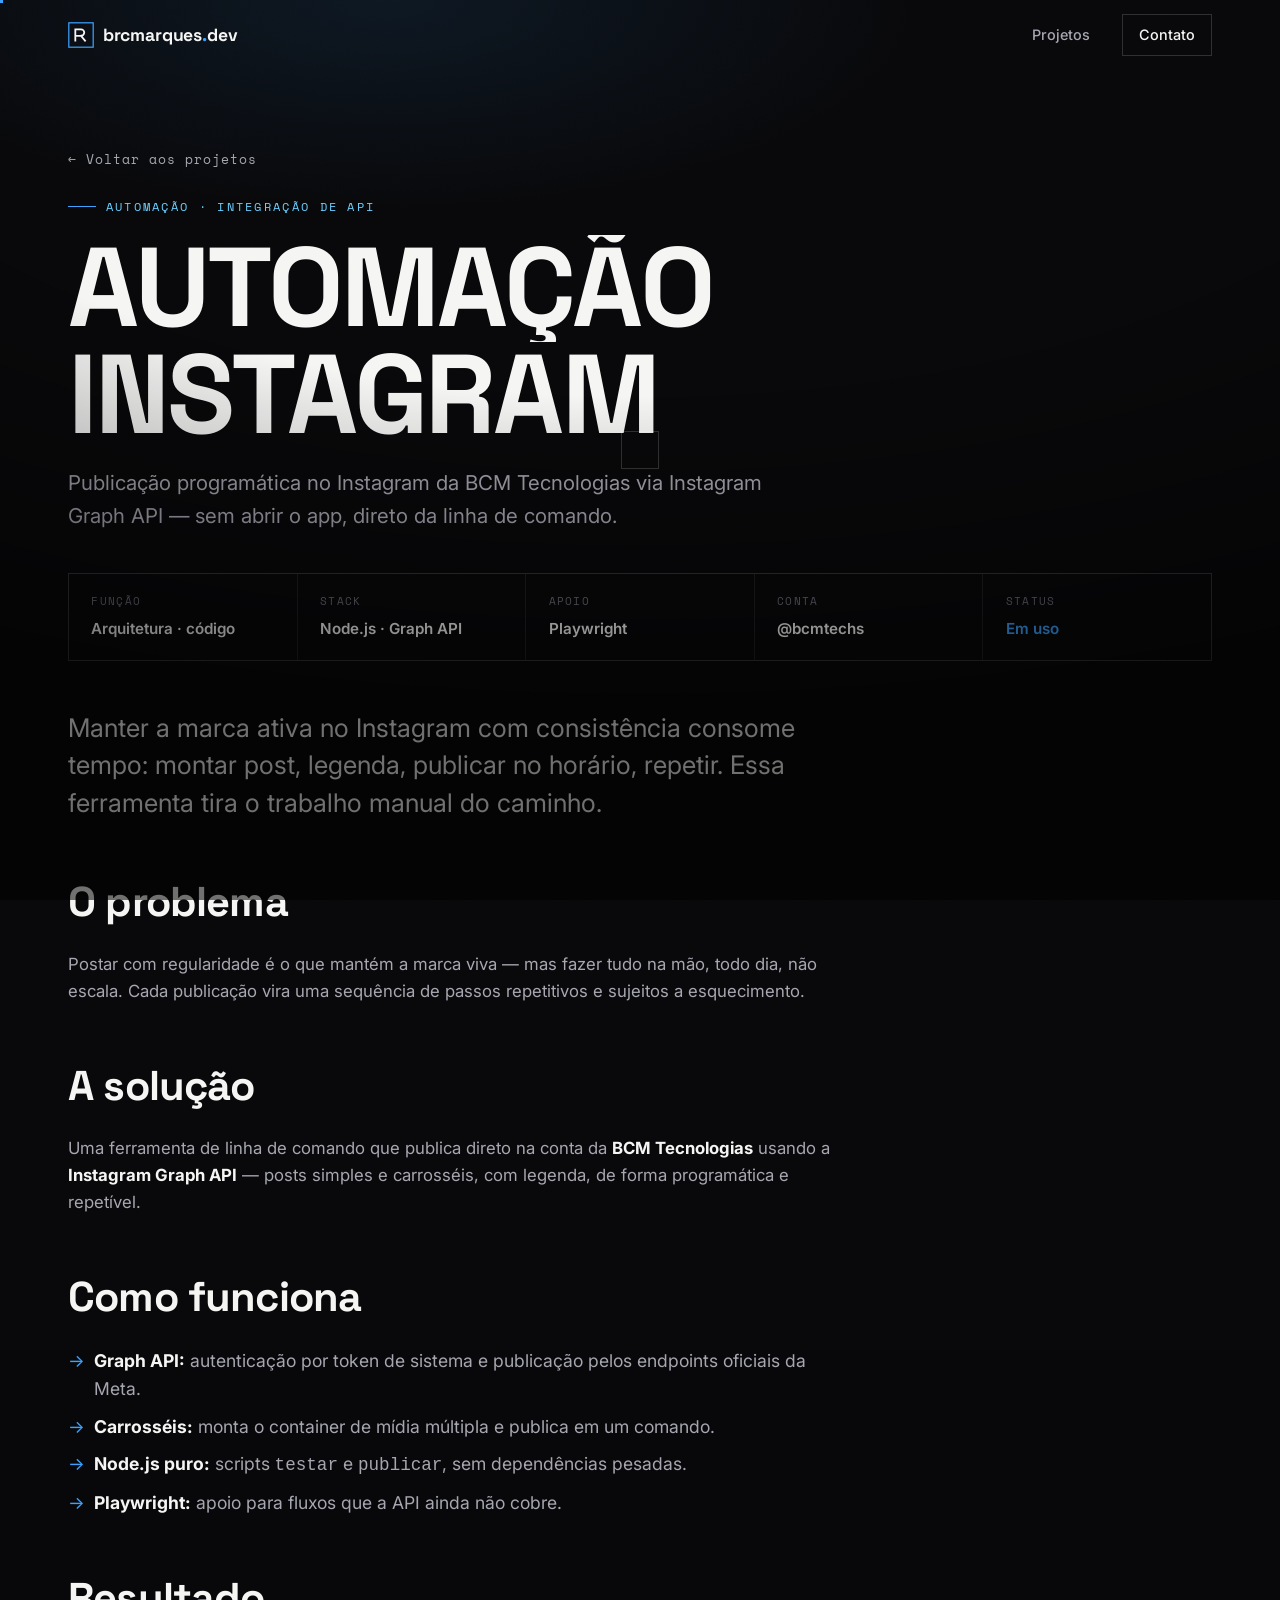
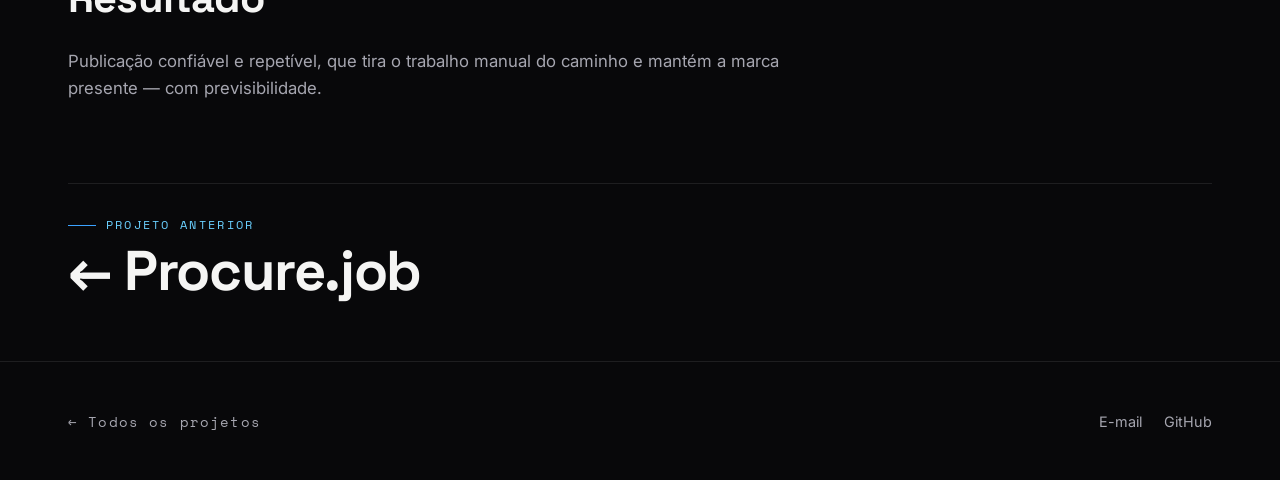
==== projects/bcm-instagram.html @ 9a7193d0 "Portfolio brcmarques.dev — dark cinematic, animado, com cases Hub pessoal + paginas de case (Procure" ====
<!DOCTYPE html>
<html lang="pt-BR">
<head>
  <meta charset="UTF-8" />
  <meta name="viewport" content="width=device-width, initial-scale=1, viewport-fit=cover" />
  <title>Automação Instagram — Case · Bruno Marques</title>
  <meta name="description" content="Publicação programática no Instagram via Graph API. Case de automação por Bruno Marques." />
  <meta name="theme-color" content="#08080a" />
  <link rel="icon" href="../assets/favicon.svg" type="image/svg+xml" />
  <link rel="preconnect" href="https://fonts.googleapis.com" />
  <link rel="preconnect" href="https://fonts.gstatic.com" crossorigin />
  <link href="https://fonts.googleapis.com/css2?family=Inter:wght@400;500;600;700&family=Space+Grotesk:wght@500;700&family=Space+Mono:wght@400;700&display=swap" rel="stylesheet" />
  <link rel="stylesheet" href="../assets/css/style.css" />
</head>
<body>
  <div class="grain" aria-hidden="true"></div>
  <div class="vignette" aria-hidden="true"></div>
  <div class="cursor-dot" aria-hidden="true"></div>
  <div class="cursor-ring" aria-hidden="true"></div>
  <div class="scroll-progress" aria-hidden="true"></div>

  <nav class="nav">
    <div class="wrap">
      <a href="../index.html" class="brand">
        <svg class="mark" viewBox="0 0 32 32" fill="none" aria-hidden="true">
          <rect x="1" y="1" width="30" height="30" stroke="#3ba2ff" stroke-width="1.5"/>
          <path d="M9 23V9h7a4 4 0 0 1 0 8H9m7 0 5 6" stroke="#f5f5f4" stroke-width="2.2" stroke-linecap="square"/>
        </svg>
        <span>brcmarques<b>.</b>dev</span>
      </a>
      <div class="nav-links">
        <a href="../index.html#projetos">Projetos</a>
        <a href="../index.html#contato" class="nav-cta" data-magnetic="0.25">Contato</a>
      </div>
    </div>
  </nav>

  <header class="case-hero">
    <div class="wrap">
      <a href="../index.html#projetos" class="back">← Voltar aos projetos</a>
      <span class="eyebrow r" style="display:flex;margin-top:1.6rem;">Automação · Integração de API</span>
      <h1 class="display" data-split>Automação<br>Instagram</h1>
      <p class="lead r d2" style="max-width:56ch;">Publicação programática no Instagram da BCM Tecnologias via Instagram Graph API — sem abrir o app, direto da linha de comando.</p>

      <div class="case-meta r d3">
        <div class="item"><div class="k">Função</div><div class="v">Arquitetura · código</div></div>
        <div class="item"><div class="k">Stack</div><div class="v">Node.js · Graph API</div></div>
        <div class="item"><div class="k">Apoio</div><div class="v">Playwright</div></div>
        <div class="item"><div class="k">Conta</div><div class="v">@bcmtechs</div></div>
        <div class="item"><div class="k">Status</div><div class="v" style="color:var(--accent)">Em uso</div></div>
      </div>
    </div>
  </header>

  <main class="wrap">
    <div class="prose">
      <p class="big r">Manter a marca ativa no Instagram com consistência consome tempo: montar post, legenda, publicar no horário, repetir. Essa ferramenta tira o trabalho manual do caminho.</p>

      <h2 class="r">O problema</h2>
      <p class="r">Postar com regularidade é o que mantém a marca viva — mas fazer tudo na mão, todo dia, não escala. Cada publicação vira uma sequência de passos repetitivos e sujeitos a esquecimento.</p>

      <h2 class="r">A solução</h2>
      <p class="r">Uma ferramenta de linha de comando que publica direto na conta da <strong>BCM Tecnologias</strong> usando a <strong>Instagram Graph API</strong> — posts simples e carrosséis, com legenda, de forma programática e repetível.</p>

      <h2 class="r">Como funciona</h2>
      <ul class="r">
        <li><strong>Graph API:</strong> autenticação por token de sistema e publicação pelos endpoints oficiais da Meta.</li>
        <li><strong>Carrosséis:</strong> monta o container de mídia múltipla e publica em um comando.</li>
        <li><strong>Node.js puro:</strong> scripts <code>testar</code> e <code>publicar</code>, sem dependências pesadas.</li>
        <li><strong>Playwright:</strong> apoio para fluxos que a API ainda não cobre.</li>
      </ul>

      <h2 class="r">Resultado</h2>
      <p class="r">Publicação confiável e repetível, que tira o trabalho manual do caminho e mantém a marca presente — com previsibilidade.</p>
    </div>

    <div class="spacer"></div>
    <div class="divider"></div>
    <div class="spacer-sm"></div>
    <a href="procure-job.html" class="prose r" style="display:block;text-decoration:none;">
      <span class="eyebrow" style="display:flex;">Projeto anterior</span>
      <span class="display" style="font-size:clamp(2rem,6vw,3.5rem);display:block;margin-top:0.6rem;">← Procure.job</span>
    </a>
  </main>

  <footer class="footer" style="margin-top:4rem;">
    <div class="wrap">
      <a href="../index.html#projetos" class="back">← Todos os projetos</a>
      <div class="links">
        <a href="mailto:bcmtechdev@gmail.com">E-mail</a>
        <a href="https://github.com/brcmarques-tech" target="_blank" rel="noopener">GitHub</a>
      </div>
    </div>
  </footer>

  <script src="../assets/js/main.js"></script>
</body>
</html>
---- assets/css/style.css ----
/* =========================================================
   brcmarques.dev — Portfolio
   Dark · editorial · cinematic. Vanilla CSS, zero framework.
   Author build: Bruno Marques (brcmarques-tech)
   ========================================================= */

/* ---------- TOKENS ---------- */
:root {
  --bg:        #08080a;
  --bg-2:      #0e0e12;
  --surface:   #141419;
  --surface-2: #1b1b22;
  --ink:       #f5f5f4;
  --ink-dim:   #a6a6b0;
  --ink-faint: #6a6a76;
  --line:      rgba(255,255,255,0.09);
  --line-2:    rgba(255,255,255,0.16);
  --accent:    #3ba2ff;
  --accent-2:  #6ad0ff;
  --accent-deep:#1f6fd0;
  --warm:      #ff6a3d;
  --glow:      0 0 60px rgba(59,162,255,0.35);
  --max:       1240px;
  --pad:       clamp(1.1rem, 4.5vw, 3rem);
  --ease:      cubic-bezier(0.16, 1, 0.3, 1);
  --ease-in-out: cubic-bezier(0.65, 0, 0.35, 1);
  --font-sans: "Inter", system-ui, -apple-system, "Segoe UI", Roboto, sans-serif;
  --font-disp: "Space Grotesk", "Inter", system-ui, sans-serif;
  --font-mono: "Space Mono", ui-monospace, "SFMono-Regular", Menlo, monospace;
}

/* ---------- RESET ---------- */
*, *::before, *::after { margin: 0; padding: 0; box-sizing: border-box; border-radius: 0; }
html { -webkit-text-size-adjust: 100%; scroll-behavior: smooth; }
@media (prefers-reduced-motion: reduce) { html { scroll-behavior: auto; } }
body {
  font-family: var(--font-sans);
  background: var(--bg);
  color: var(--ink);
  line-height: 1.6;
  font-size: clamp(1rem, 0.95rem + 0.25vw, 1.1rem);
  -webkit-font-smoothing: antialiased;
  text-rendering: optimizeLegibility;
  overflow-x: hidden;
}
a { color: inherit; text-decoration: none; }
img, svg, canvas { display: block; max-width: 100%; }
button { font: inherit; color: inherit; background: none; border: none; cursor: pointer; }
::selection { background: var(--accent); color: #04040a; }
:focus-visible { outline: 2px solid var(--accent); outline-offset: 3px; }

/* ---------- GLOBAL FX LAYERS ---------- */
/* film grain */
.grain {
  position: fixed; inset: -50%; z-index: 9990; pointer-events: none;
  opacity: 0.05; mix-blend-mode: overlay;
  background-image: url("data:image/svg+xml,%3Csvg xmlns='http://www.w3.org/2000/svg' width='120' height='120'%3E%3Cfilter id='n'%3E%3CfeTurbulence type='fractalNoise' baseFrequency='0.85' numOctaves='3' stitchTiles='stitch'/%3E%3C/filter%3E%3Crect width='100%25' height='100%25' filter='url(%23n)'/%3E%3C/svg%3E");
  animation: grain 6s steps(6) infinite;
}
@keyframes grain {
  0%,100%{transform:translate(0,0)} 10%{transform:translate(-3%,-5%)}
  30%{transform:translate(4%,-2%)} 50%{transform:translate(-2%,4%)}
  70%{transform:translate(3%,3%)} 90%{transform:translate(-4%,2%)}
}
/* vignette */
.vignette { position: fixed; inset: 0; z-index: 9989; pointer-events: none;
  background: radial-gradient(120% 80% at 50% 0%, transparent 55%, rgba(0,0,0,0.55) 100%); }

/* ---------- CUSTOM CURSOR ---------- */
.cursor-dot, .cursor-ring { position: fixed; top: 0; left: 0; z-index: 9999; pointer-events: none;
  transform: translate(-50%, -50%); will-change: transform; }
.cursor-dot { width: 6px; height: 6px; background: var(--accent); }
.cursor-ring { width: 38px; height: 38px; border: 1px solid var(--line-2);
  transition: width .25s var(--ease), height .25s var(--ease), background .25s, border-color .25s; }
.cursor-ring.hover { width: 64px; height: 64px; border-color: var(--accent); background: rgba(59,162,255,0.08); }
.cursor-ring.down { width: 26px; height: 26px; }
@media (hover: none), (pointer: coarse) { .cursor-dot, .cursor-ring { display: none; } }

/* ---------- PRELOADER ---------- */
.preloader { position: fixed; inset: 0; z-index: 10000; background: var(--bg);
  display: flex; align-items: flex-end; justify-content: space-between;
  padding: clamp(1.5rem,5vw,3rem); transition: opacity .6s var(--ease), visibility .6s; }
.preloader.done { opacity: 0; visibility: hidden; }
.preloader .pl-word { font-family: var(--font-disp); font-weight: 700; text-transform: uppercase;
  letter-spacing: -0.02em; font-size: clamp(1.6rem, 6vw, 3rem); overflow: hidden; }
.preloader .pl-word span { display: inline-block; transform: translateY(110%); animation: plUp .8s var(--ease) forwards; }
@keyframes plUp { to { transform: translateY(0); } }
.preloader .pl-count { font-family: var(--font-mono); font-size: clamp(2.5rem,12vw,7rem);
  font-weight: 700; line-height: 1; color: var(--ink); }
.pl-bar { position: absolute; left: 0; bottom: 0; height: 2px; width: 0; background: var(--accent); box-shadow: var(--glow); }

/* ---------- LAYOUT ---------- */
.wrap { max-width: var(--max); margin: 0 auto; padding-inline: var(--pad); width: 100%; }
.eyebrow { font-family: var(--font-mono); font-size: 0.72rem; letter-spacing: 0.2em;
  text-transform: uppercase; color: var(--accent-2); display: inline-flex; align-items: center; gap: 0.6rem; }
.eyebrow::before { content: ""; width: 28px; height: 1px; background: var(--accent); display: inline-block; }
.muted { color: var(--ink-dim); }
.faint { color: var(--ink-faint); }
.display { font-family: var(--font-disp); font-weight: 700; letter-spacing: -0.025em; line-height: 0.95; }

/* ---------- SCROLL PROGRESS ---------- */
.scroll-progress { position: fixed; top: 0; left: 0; height: 2px; width: 0%; z-index: 9988;
  background: linear-gradient(90deg, var(--accent), var(--accent-2)); box-shadow: var(--glow); }

/* ---------- NAV ---------- */
.nav { position: fixed; top: 0; left: 0; right: 0; z-index: 9980;
  transition: transform .4s var(--ease), background .3s, border-color .3s;
  border-bottom: 1px solid transparent; }
.nav.scrolled { background: rgba(8,8,10,0.72); backdrop-filter: saturate(180%) blur(14px); border-color: var(--line); }
.nav.hidden { transform: translateY(-100%); }
.nav .wrap { display: flex; align-items: center; justify-content: space-between; height: 70px; }
.brand { font-family: var(--font-disp); font-weight: 700; font-size: 1.1rem; letter-spacing: -0.01em;
  display: inline-flex; align-items: center; gap: 0.55rem; }
.brand .mark { width: 26px; height: 26px; }
.brand b { color: var(--accent); }
.nav-links { display: flex; align-items: center; gap: clamp(1rem, 3vw, 2rem); font-size: 0.9rem; font-weight: 500; }
.nav-links a { color: var(--ink-dim); position: relative; transition: color .2s; }
.nav-links a::after { content: ""; position: absolute; left: 0; bottom: -4px; height: 1px; width: 0;
  background: var(--accent); transition: width .3s var(--ease); }
.nav-links a:hover { color: var(--ink); } .nav-links a:hover::after { width: 100%; }
.nav-cta { border: 1px solid var(--line-2); padding: 0.5rem 1rem !important; color: var(--ink) !important; }
.nav-cta:hover { background: var(--ink); color: var(--bg) !important; }
@media (max-width: 600px) { .nav-links a.hide-sm { display: none; } }

/* ---------- BUTTONS ---------- */
.btn { position: relative; display: inline-flex; align-items: center; gap: 0.6rem;
  font-weight: 600; font-size: 0.95rem; padding: 0.95rem 1.7rem; border: 1px solid var(--line-2);
  overflow: hidden; transition: color .3s, border-color .3s; will-change: transform; }
.btn span { position: relative; z-index: 1; }
.btn::before { content: ""; position: absolute; inset: 0; background: var(--accent);
  transform: translateY(101%); transition: transform .45s var(--ease); z-index: 0; }
.btn:hover::before { transform: translateY(0); }
.btn:hover { color: #04040a; border-color: var(--accent); }
.btn-solid { background: var(--ink); color: var(--bg); border-color: var(--ink); }
.btn-solid::before { background: var(--accent); }
.btn .ar { transition: transform .3s var(--ease); } .btn:hover .ar { transform: translate(4px,-4px); }

/* ---------- HERO ---------- */
.hero { position: relative; min-height: 100svh; display: flex; align-items: center;
  padding: 8rem 0 4rem; overflow: hidden; }
#hero-canvas { position: absolute; inset: 0; z-index: 0; opacity: 0.9; }
.hero::after { content: ""; position: absolute; inset: 0; z-index: 1; pointer-events: none;
  background: radial-gradient(80% 60% at 70% 30%, rgba(59,162,255,0.10), transparent 60%); }
.hero .wrap { position: relative; z-index: 2; }
.hero h1 { font-size: clamp(3rem, 12vw, 9.5rem); text-transform: uppercase; margin: 1.2rem 0 1.6rem; }
.hero h1 .accent { color: var(--accent); -webkit-text-stroke: 0; }
.hero h1 .outline { color: transparent; -webkit-text-stroke: 1.5px var(--ink-faint); }
.lead { font-size: clamp(1.05rem, 1.6vw, 1.4rem); max-width: 50ch; color: var(--ink-dim); }
.hero-actions { display: flex; flex-wrap: wrap; gap: 0.9rem; margin-top: 2.4rem; }
.hero-meta { position: absolute; bottom: 2rem; left: 0; right: 0; z-index: 2; }
.hero-meta .wrap { display: flex; justify-content: space-between; align-items: end; gap: 1rem; flex-wrap: wrap; }
.hero-meta .item { font-family: var(--font-mono); font-size: 0.74rem; color: var(--ink-faint); letter-spacing: 0.08em; }
.hero-meta .item b { display: block; color: var(--ink); font-size: 0.95rem; margin-top: 0.2rem; font-family: var(--font-sans); }
.scroll-hint { font-family: var(--font-mono); font-size: 0.7rem; letter-spacing: 0.2em; color: var(--ink-faint);
  writing-mode: vertical-rl; display: flex; align-items: center; gap: 0.8rem; }
.scroll-hint::after { content: ""; width: 1px; height: 40px; background: linear-gradient(var(--accent), transparent); animation: scrollPulse 1.8s var(--ease) infinite; }
@keyframes scrollPulse { 0%{transform:scaleY(0);transform-origin:top} 50%{transform:scaleY(1);transform-origin:top} 51%{transform-origin:bottom} 100%{transform:scaleY(0);transform-origin:bottom} }

/* text reveal (split lines) */
.reveal-line { display: block; overflow: hidden; }
.reveal-line > * { display: inline-block; transform: translateY(110%); }
.in .reveal-line > * { transform: translateY(0); transition: transform 1s var(--ease); }
.in .reveal-line:nth-child(2) > * { transition-delay: .08s; }
.in .reveal-line:nth-child(3) > * { transition-delay: .16s; }
.in .reveal-line:nth-child(4) > * { transition-delay: .24s; }

/* generic reveal */
.r { opacity: 0; transform: translateY(34px); transition: opacity .9s var(--ease), transform .9s var(--ease); }
.r.in { opacity: 1; transform: none; }
.r.d1 { transition-delay: .08s; } .r.d2 { transition-delay: .16s; }
.r.d3 { transition-delay: .24s; } .r.d4 { transition-delay: .32s; } .r.d5 { transition-delay: .4s; }
.clip { clip-path: inset(0 100% 0 0); transition: clip-path 1.1s var(--ease); }
.clip.in { clip-path: inset(0 0 0 0); }

/* ---------- SECTION SHELL ---------- */
section { position: relative; padding: clamp(4rem, 11vw, 9rem) 0; }
.section-head { display: flex; align-items: end; justify-content: space-between; gap: 1.5rem;
  flex-wrap: wrap; margin-bottom: clamp(2rem, 5vw, 4rem); }
.section-head h2 { font-size: clamp(2rem, 6vw, 4.5rem); text-transform: uppercase; }
.section-head .idx { font-family: var(--font-mono); color: var(--accent); font-size: 0.85rem; letter-spacing: 0.15em; }
.divider { height: 1px; background: var(--line); width: 100%; }

/* ---------- MANIFESTO ---------- */
.manifesto { border-top: 1px solid var(--line); border-bottom: 1px solid var(--line); }
.manifesto .big { font-family: var(--font-disp); font-weight: 500; letter-spacing: -0.02em;
  font-size: clamp(1.6rem, 5vw, 3.6rem); line-height: 1.12; max-width: 20ch; }
.manifesto .big em { font-style: normal; color: var(--ink-faint); }
.manifesto .big b { color: var(--accent); font-weight: 700; }

/* ---------- MARQUEE ---------- */
.marquee { overflow: hidden; border-top: 1px solid var(--line); border-bottom: 1px solid var(--line);
  padding: 1.4rem 0; background: var(--bg-2); }
.marquee-track { display: flex; gap: 3rem; width: max-content; animation: marquee 28s linear infinite; }
.marquee:hover .marquee-track { animation-play-state: paused; }
.marquee-track span { font-family: var(--font-disp); font-weight: 700; text-transform: uppercase;
  font-size: clamp(1.4rem, 4vw, 2.6rem); color: var(--ink-faint); letter-spacing: -0.01em; display: inline-flex; align-items: center; gap: 3rem; }
.marquee-track span::after { content: "✦"; color: var(--accent); font-size: 0.6em; }
@keyframes marquee { to { transform: translateX(-50%); } }

/* ---------- STATS ---------- */
.stats { display: grid; grid-template-columns: repeat(2,1fr); gap: 1px; background: var(--line); border: 1px solid var(--line); }
@media (min-width: 760px) { .stats { grid-template-columns: repeat(4,1fr); } }
.stat { background: var(--bg); padding: clamp(1.6rem,4vw,2.6rem); }
.stat .num { font-family: var(--font-disp); font-weight: 700; font-size: clamp(2.4rem,7vw,4rem); line-height: 1; letter-spacing: -0.02em; }
.stat .num .suf { color: var(--accent); }
.stat .lbl { font-family: var(--font-mono); font-size: 0.74rem; letter-spacing: 0.1em; text-transform: uppercase; color: var(--ink-dim); margin-top: 0.7rem; }

/* ---------- FEATURED PROJECT ---------- */
.featured { border: 1px solid var(--line); background: linear-gradient(180deg, var(--surface), var(--bg-2)); overflow: hidden; }
.featured .inner { display: grid; grid-template-columns: 1fr; }
@media (min-width: 920px) { .featured .inner { grid-template-columns: 0.85fr 1.15fr; } }
.featured .copy { padding: clamp(1.8rem,4vw,3.4rem); display: flex; flex-direction: column; gap: 1.2rem; justify-content: center; }
.featured h3 { font-family: var(--font-disp); font-weight: 700; font-size: clamp(2rem,5vw,3.4rem); letter-spacing: -0.02em; line-height: 1; }
.featured .shot-wrap { position: relative; border-left: 1px solid var(--line); min-height: 320px; overflow: hidden; background: #000; }
.featured .shot-wrap img { width: 100%; height: 100%; object-fit: cover; object-position: top center;
  transition: transform 1.2s var(--ease); }
.featured:hover .shot-wrap img { transform: scale(1.04); }
.featured .shot-wrap::after { content: ""; position: absolute; inset: 0; background: linear-gradient(120deg, rgba(8,8,10,0.5), transparent 40%); }
@media (max-width: 919px) { .featured .shot-wrap { border-left: none; border-top: 1px solid var(--line); } }

/* ---------- PROJECTS GRID ---------- */
.projects { display: grid; grid-template-columns: 1fr; gap: 1px; background: var(--line); border: 1px solid var(--line); }
@media (min-width: 760px) { .projects { grid-template-columns: 1fr 1fr; } }
.proj { position: relative; background: var(--bg); padding: clamp(1.6rem,3.5vw,2.6rem);
  display: flex; flex-direction: column; gap: 1rem; min-height: 280px; overflow: hidden;
  transition: background .4s var(--ease); }
.proj::before { content: ""; position: absolute; left: 0; top: 0; height: 2px; width: 0; background: var(--accent); transition: width .5s var(--ease); }
.proj:hover { background: var(--surface); } .proj:hover::before { width: 100%; }
.proj .num-tag { font-family: var(--font-mono); font-size: 0.74rem; color: var(--ink-faint); letter-spacing: 0.1em; }
.proj .top { display: flex; align-items: start; justify-content: space-between; gap: 1rem; }
.proj h3 { font-family: var(--font-disp); font-weight: 700; font-size: clamp(1.6rem,3vw,2.1rem); letter-spacing: -0.01em; }
.proj .arrow { font-size: 1.4rem; color: var(--accent); transition: transform .35s var(--ease); }
.proj:hover .arrow { transform: translate(5px,-5px); }
.proj p { color: var(--ink-dim); font-size: 0.97rem; flex: 1; }
.tags { display: flex; flex-wrap: wrap; gap: 0.45rem; }
.tag { font-family: var(--font-mono); font-size: 0.7rem; letter-spacing: 0.04em; padding: 0.3rem 0.65rem;
  border: 1px solid var(--line); color: var(--ink-dim); }
.proj.soon { opacity: 0.6; }
.badge { font-family: var(--font-mono); font-size: 0.66rem; font-weight: 700; letter-spacing: 0.1em; text-transform: uppercase;
  padding: 0.25rem 0.6rem; background: var(--accent); color: #04040a; }
.badge.ghost { background: transparent; color: var(--ink-faint); border: 1px solid var(--line); }

/* ---------- CAPABILITIES ---------- */
.caps { display: grid; grid-template-columns: 1fr; gap: 1px; background: var(--line); border: 1px solid var(--line); }
@media (min-width: 760px) { .caps { grid-template-columns: repeat(3,1fr); } }
.cap { background: var(--bg); padding: clamp(1.6rem,4vw,2.4rem); display: flex; flex-direction: column; gap: 0.9rem;
  transition: background .4s; }
.cap:hover { background: var(--surface); }
.cap .ic { font-size: 1.6rem; }
.cap h4 { font-family: var(--font-disp); font-weight: 700; font-size: 1.2rem; }
.cap p { color: var(--ink-dim); font-size: 0.92rem; }
.cap ul { list-style: none; display: flex; flex-wrap: wrap; gap: 0.4rem; margin-top: 0.3rem; }
.cap li { font-family: var(--font-mono); font-size: 0.72rem; color: var(--ink-faint); border: 1px solid var(--line); padding: 0.22rem 0.5rem; }

/* ---------- PROCESS / TIMELINE ---------- */
.timeline { display: grid; gap: 1px; background: var(--line); border: 1px solid var(--line); }
.step { background: var(--bg); padding: clamp(1.5rem,4vw,2.6rem); display: grid; grid-template-columns: auto 1fr; gap: 1.4rem; align-items: start;
  transition: background .4s; }
.step:hover { background: var(--surface); }
.step .no { font-family: var(--font-disp); font-weight: 700; font-size: clamp(2rem,5vw,3.2rem); color: var(--ink-faint); line-height: 1; min-width: 2.5ch; }
.step:hover .no { color: var(--accent); }
.step h4 { font-family: var(--font-disp); font-weight: 700; font-size: clamp(1.2rem,2.5vw,1.6rem); margin-bottom: 0.4rem; }
.step p { color: var(--ink-dim); font-size: 0.95rem; max-width: 60ch; }

/* ---------- ABOUT ---------- */
.about-grid { display: grid; gap: clamp(2rem,5vw,3.5rem); grid-template-columns: 1fr; }
@media (min-width: 880px) { .about-grid { grid-template-columns: 1.5fr 1fr; } }
.about-grid .bio p { font-size: clamp(1.1rem,2vw,1.45rem); line-height: 1.5; margin-bottom: 1.2rem; }
.about-grid .bio p.first { color: var(--ink); } .about-grid .bio p { color: var(--ink-dim); }
.about-grid .bio strong { color: var(--accent); font-weight: 600; }
.facts { border-top: 1px solid var(--line); }
.fact { display: flex; justify-content: space-between; gap: 1rem; padding: 1rem 0; border-bottom: 1px solid var(--line); }
.fact .k { font-family: var(--font-mono); font-size: 0.74rem; letter-spacing: 0.1em; text-transform: uppercase; color: var(--ink-faint); }
.fact .v { font-weight: 600; text-align: right; }
.skill-list { display: flex; flex-wrap: wrap; gap: 0.5rem; margin-top: 1.4rem; }
.skill { font-family: var(--font-mono); font-size: 0.78rem; padding: 0.45rem 0.75rem; background: var(--surface); border: 1px solid var(--line); transition: border-color .3s, color .3s, transform .3s; }
.skill:hover { border-color: var(--accent); color: var(--accent); transform: translateY(-2px); }

/* ---------- CONTACT CTA ---------- */
.cta { text-align: center; border-top: 1px solid var(--line); }
.cta h2 { font-size: clamp(2.6rem, 11vw, 9rem); text-transform: uppercase; line-height: 0.95; }
.cta h2 a { transition: color .3s; } .cta h2 a:hover { color: var(--accent); }
.cta .sub { color: var(--ink-dim); max-width: 44ch; margin: 1.5rem auto 0; }
.cta-links { display: flex; flex-wrap: wrap; gap: 1rem; justify-content: center; margin-top: 2.5rem; }

/* ---------- FOOTER ---------- */
.footer { border-top: 1px solid var(--line); padding: 3rem 0; }
.footer .wrap { display: flex; flex-wrap: wrap; gap: 1.5rem; align-items: center; justify-content: space-between; }
.footer .links { display: flex; gap: 1.4rem; flex-wrap: wrap; }
.footer a { color: var(--ink-dim); font-size: 0.9rem; transition: color .2s; } .footer a:hover { color: var(--accent); }
.footer .copy { font-family: var(--font-mono); font-size: 0.75rem; color: var(--ink-faint); }

/* =========================================================
   PROJECT CASE PAGE
   ========================================================= */
.case-hero { position: relative; padding: 9rem 0 3rem; overflow: hidden; }
.case-hero::after { content: ""; position: absolute; inset: 0; background: radial-gradient(70% 50% at 30% 0%, rgba(59,162,255,0.10), transparent 60%); pointer-events: none; }
.case-hero .wrap { position: relative; z-index: 1; }
.back { font-family: var(--font-mono); font-size: 0.8rem; letter-spacing: 0.08em; color: var(--ink-dim); transition: color .2s; }
.back:hover { color: var(--accent); }
.case-hero h1 { font-size: clamp(2.8rem, 10vw, 7rem); text-transform: uppercase; margin: 1.2rem 0; }
.case-meta { display: grid; grid-template-columns: repeat(2,1fr); gap: 1px; background: var(--line); border: 1px solid var(--line); margin-top: 2.5rem; }
@media (min-width: 760px) { .case-meta { grid-template-columns: repeat(5,1fr); } }
.case-meta .item { background: var(--bg); padding: 1.2rem 1.4rem; }
.case-meta .k { font-family: var(--font-mono); font-size: 0.68rem; letter-spacing: 0.12em; text-transform: uppercase; color: var(--ink-faint); }
.case-meta .v { font-weight: 600; margin-top: 0.4rem; font-size: 0.95rem; }
.case-meta .v a { color: var(--accent); }

.prose { max-width: 70ch; }
.prose h2 { font-family: var(--font-disp); font-weight: 700; font-size: clamp(1.6rem, 4.5vw, 2.6rem); margin: 3rem 0 1rem; letter-spacing: -0.02em; }
.prose p { margin-bottom: 1.1rem; color: var(--ink-dim); font-size: 1.05rem; }
.prose p.big { color: var(--ink); font-size: clamp(1.2rem,2.4vw,1.6rem); line-height: 1.45; }
.prose ul { margin: 0 0 1.2rem 0; list-style: none; }
.prose li { position: relative; padding-left: 1.6rem; margin-bottom: 0.6rem; color: var(--ink-dim); }
.prose li::before { content: "→"; position: absolute; left: 0; color: var(--accent); }
.prose strong { color: var(--ink); }

.shots { display: grid; gap: 1px; background: var(--line); border: 1px solid var(--line); margin: 2rem 0; }
@media (min-width: 760px) { .shots.two { grid-template-columns: 1fr 1fr; } }
.shot { background: var(--surface); overflow: hidden; }
.shot img { width: 100%; height: auto; transition: transform 1s var(--ease); }
.shot:hover img { transform: scale(1.03); }
.shot figcaption { font-family: var(--font-mono); font-size: 0.74rem; color: var(--ink-faint); padding: 0.7rem 0.9rem; border-top: 1px solid var(--line); background: var(--bg); }
figure.full { margin: 2rem 0; border: 1px solid var(--line); overflow: hidden; background: var(--surface); }
figure.full img { width: 100%; }
figure.full figcaption { font-family: var(--font-mono); font-size: 0.74rem; color: var(--ink-faint); padding: 0.7rem 0.9rem; border-top: 1px solid var(--line); background: var(--bg); }

/* ---------- UTILITIES ---------- */
.spacer-sm { height: 2rem; } .spacer { height: 4rem; }
.center { text-align: center; }
.no-scroll { overflow: hidden; }

/* ---------- REDUCED MOTION ---------- */
@media (prefers-reduced-motion: reduce) {
  *, *::before, *::after { animation-duration: 0.001ms !important; animation-iteration-count: 1 !important; transition-duration: 0.001ms !important; }
  .r, .clip, .reveal-line > * { opacity: 1 !important; transform: none !important; clip-path: none !important; }
  .grain { display: none; }
}
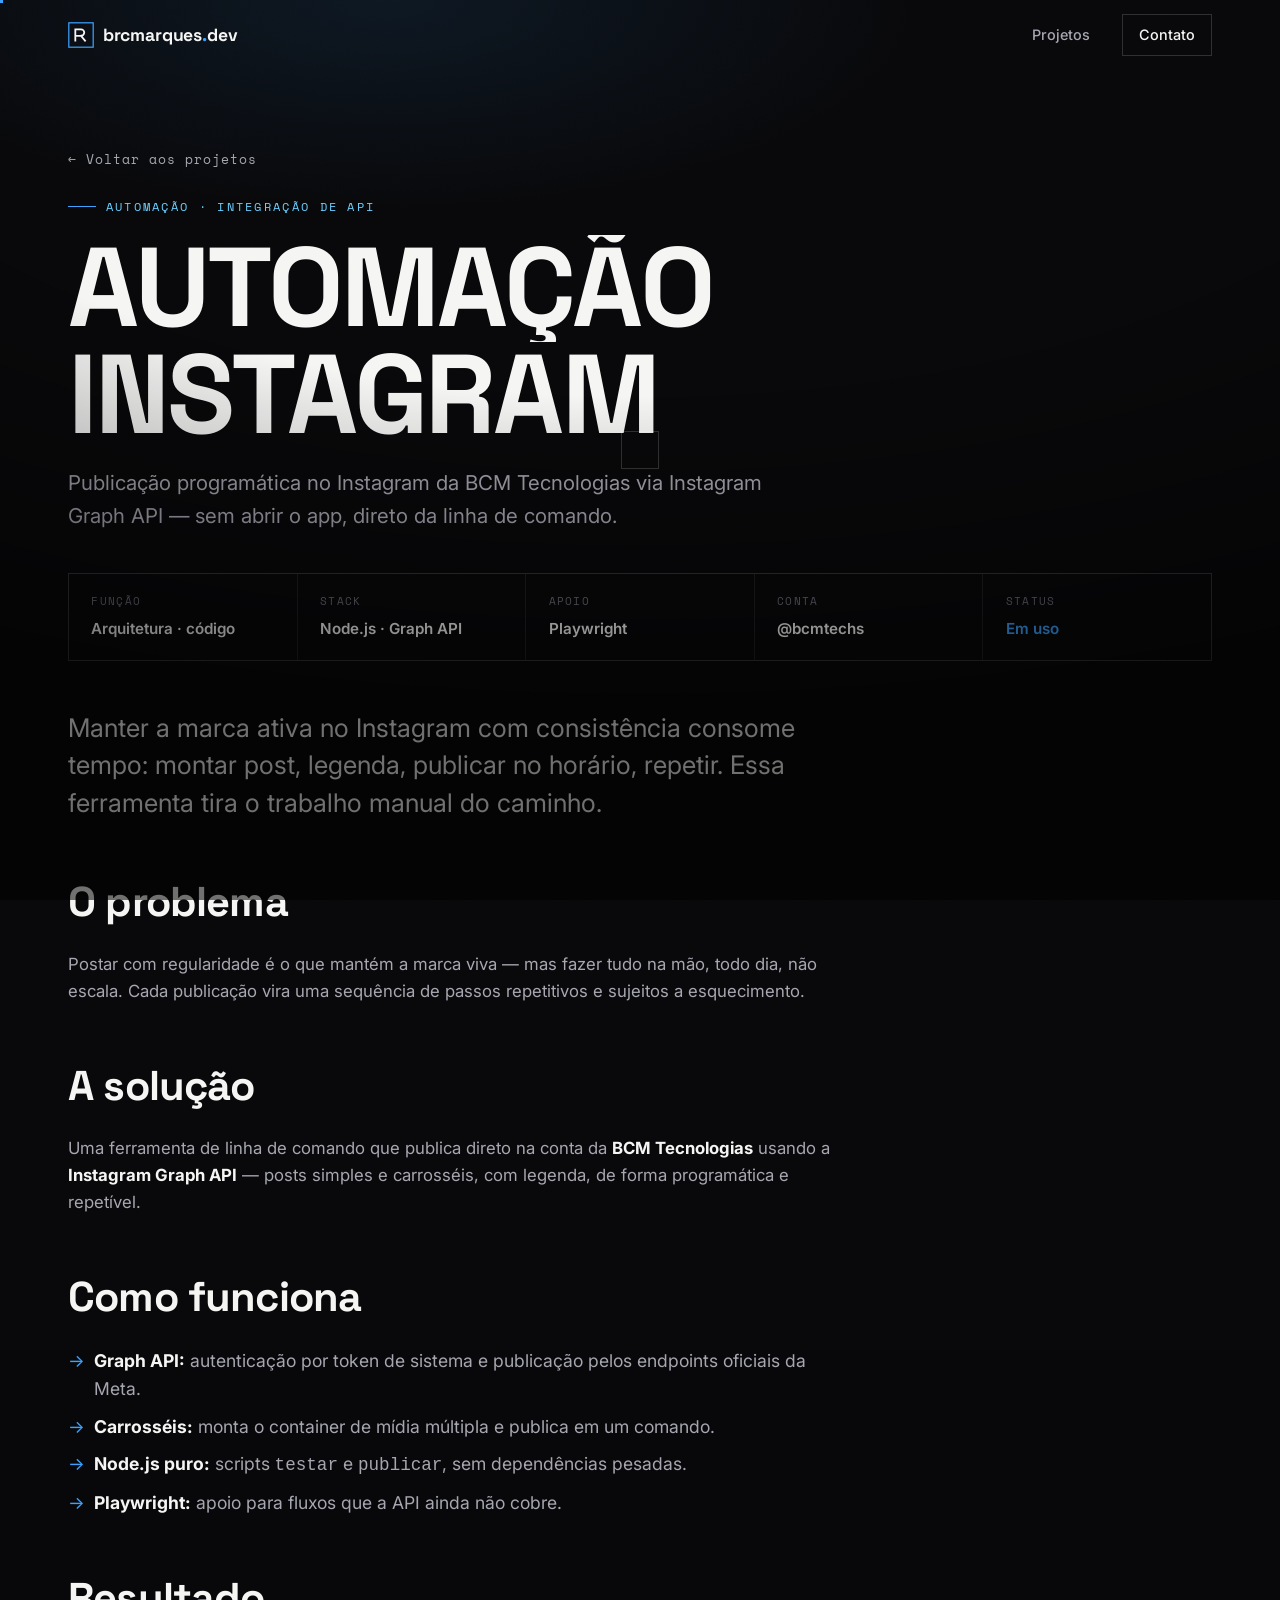
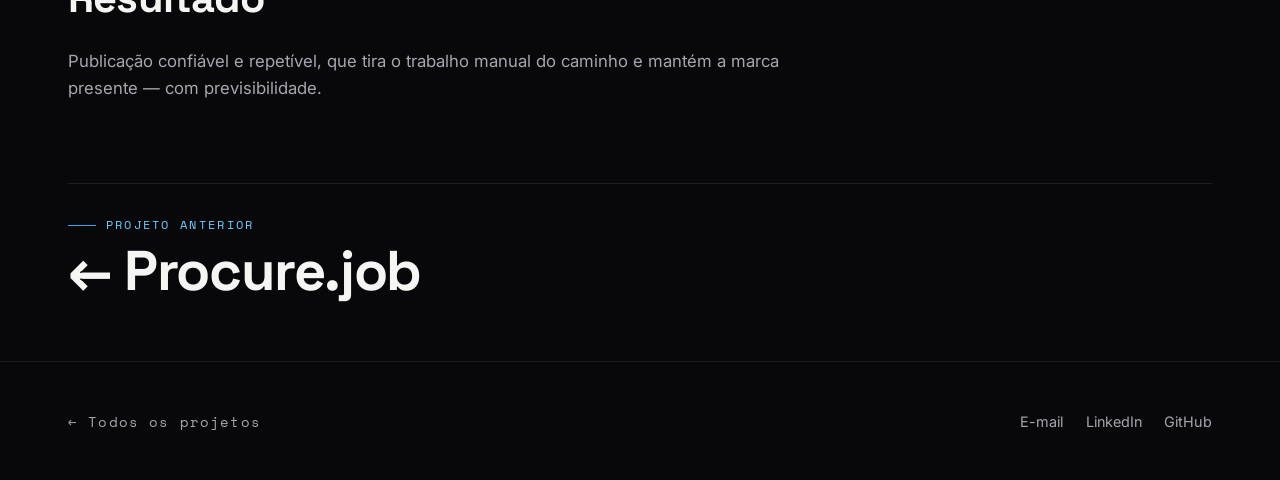
==== commit 6de06fbb: "Adiciona case EffiClin + dados reais do curriculo (LinkedIn, e-mail, stats) - Nova pagina projects/e" ====
--- a/projects/bcm-instagram.html
+++ b/projects/bcm-instagram.html
@@ -87,12 +87,14 @@
     <div class="wrap">
       <a href="../index.html#projetos" class="back">← Todos os projetos</a>
       <div class="links">
-        <a href="mailto:bcmtechdev@gmail.com">E-mail</a>
+        <a href="mailto:bruno@bcmtechdev.com.br">E-mail</a>
+        <a href="https://www.linkedin.com/in/bruno-marques-2516ab214" target="_blank" rel="noopener">LinkedIn</a>
         <a href="https://github.com/brcmarques-tech" target="_blank" rel="noopener">GitHub</a>
       </div>
     </div>
   </footer>
 
+  <script src="../assets/js/lenis.min.js"></script>
   <script src="../assets/js/main.js"></script>
 </body>
 </html>
--- a/assets/css/style.css
+++ b/assets/css/style.css
@@ -33,6 +33,13 @@
 *, *::before, *::after { margin: 0; padding: 0; box-sizing: border-box; border-radius: 0; }
 html { -webkit-text-size-adjust: 100%; scroll-behavior: smooth; }
 @media (prefers-reduced-motion: reduce) { html { scroll-behavior: auto; } }
+
+/* Lenis smooth-scroll (overrides native smooth so they don't fight) */
+html.lenis, html.lenis body { height: auto; }
+.lenis.lenis-smooth { scroll-behavior: auto !important; }
+.lenis.lenis-smooth [data-lenis-prevent] { overscroll-behavior: contain; }
+.lenis.lenis-stopped { overflow: clip; }
+.lenis.lenis-scrolling iframe { pointer-events: none; }
 body {
   font-family: var(--font-sans);
   background: var(--bg);
@@ -75,6 +82,8 @@
 .cursor-ring.hover { width: 64px; height: 64px; border-color: var(--accent); background: rgba(59,162,255,0.08); }
 .cursor-ring.down { width: 26px; height: 26px; }
 @media (hover: none), (pointer: coarse) { .cursor-dot, .cursor-ring { display: none; } }
+/* hide native cursor only while the custom one is active */
+body.has-cursor, body.has-cursor * { cursor: none !important; }
 
 /* ---------- PRELOADER ---------- */
 .preloader { position: fixed; inset: 0; z-index: 10000; background: var(--bg);
@@ -262,7 +271,23 @@
 .step h4 { font-family: var(--font-disp); font-weight: 700; font-size: clamp(1.2rem,2.5vw,1.6rem); margin-bottom: 0.4rem; }
 .step p { color: var(--ink-dim); font-size: 0.95rem; max-width: 60ch; }
 
+/* ---------- CINEMATIC BAND ---------- */
+.band { position: relative; min-height: 72vh; display: flex; align-items: center; overflow: hidden;
+  border-top: 1px solid var(--line); border-bottom: 1px solid var(--line); padding: 0; }
+.band-img { position: absolute; inset: -12% 0; background-size: cover; background-position: center 30%; will-change: transform; }
+.band-overlay { position: absolute; inset: 0; background:
+  linear-gradient(90deg, rgba(8,8,10,0.94) 0%, rgba(8,8,10,0.55) 55%, rgba(8,8,10,0.78) 100%),
+  radial-gradient(60% 80% at 20% 50%, rgba(59,162,255,0.12), transparent 70%); }
+.band-content { position: relative; z-index: 2; padding-block: clamp(3rem,8vw,5rem); }
+.band-quote { font-size: clamp(2.6rem, 9vw, 6.5rem); text-transform: uppercase; margin-top: 1rem; }
+.band-quote .accent { color: var(--accent); }
+
 /* ---------- ABOUT ---------- */
+.about-photo { position: relative; border: 1px solid var(--line); overflow: hidden; background: var(--surface); margin-bottom: 1.6rem; }
+.about-photo img { width: 100%; display: block; transition: transform 1.1s var(--ease); }
+.about-photo:hover img { transform: scale(1.05); }
+.about-photo::after { content: ""; position: absolute; inset: 0; pointer-events: none;
+  background: linear-gradient(180deg, transparent 60%, rgba(8,8,10,0.4)); }
 .about-grid { display: grid; gap: clamp(2rem,5vw,3.5rem); grid-template-columns: 1fr; }
 @media (min-width: 880px) { .about-grid { grid-template-columns: 1.5fr 1fr; } }
 .about-grid .bio p { font-size: clamp(1.1rem,2vw,1.45rem); line-height: 1.5; margin-bottom: 1.2rem; }
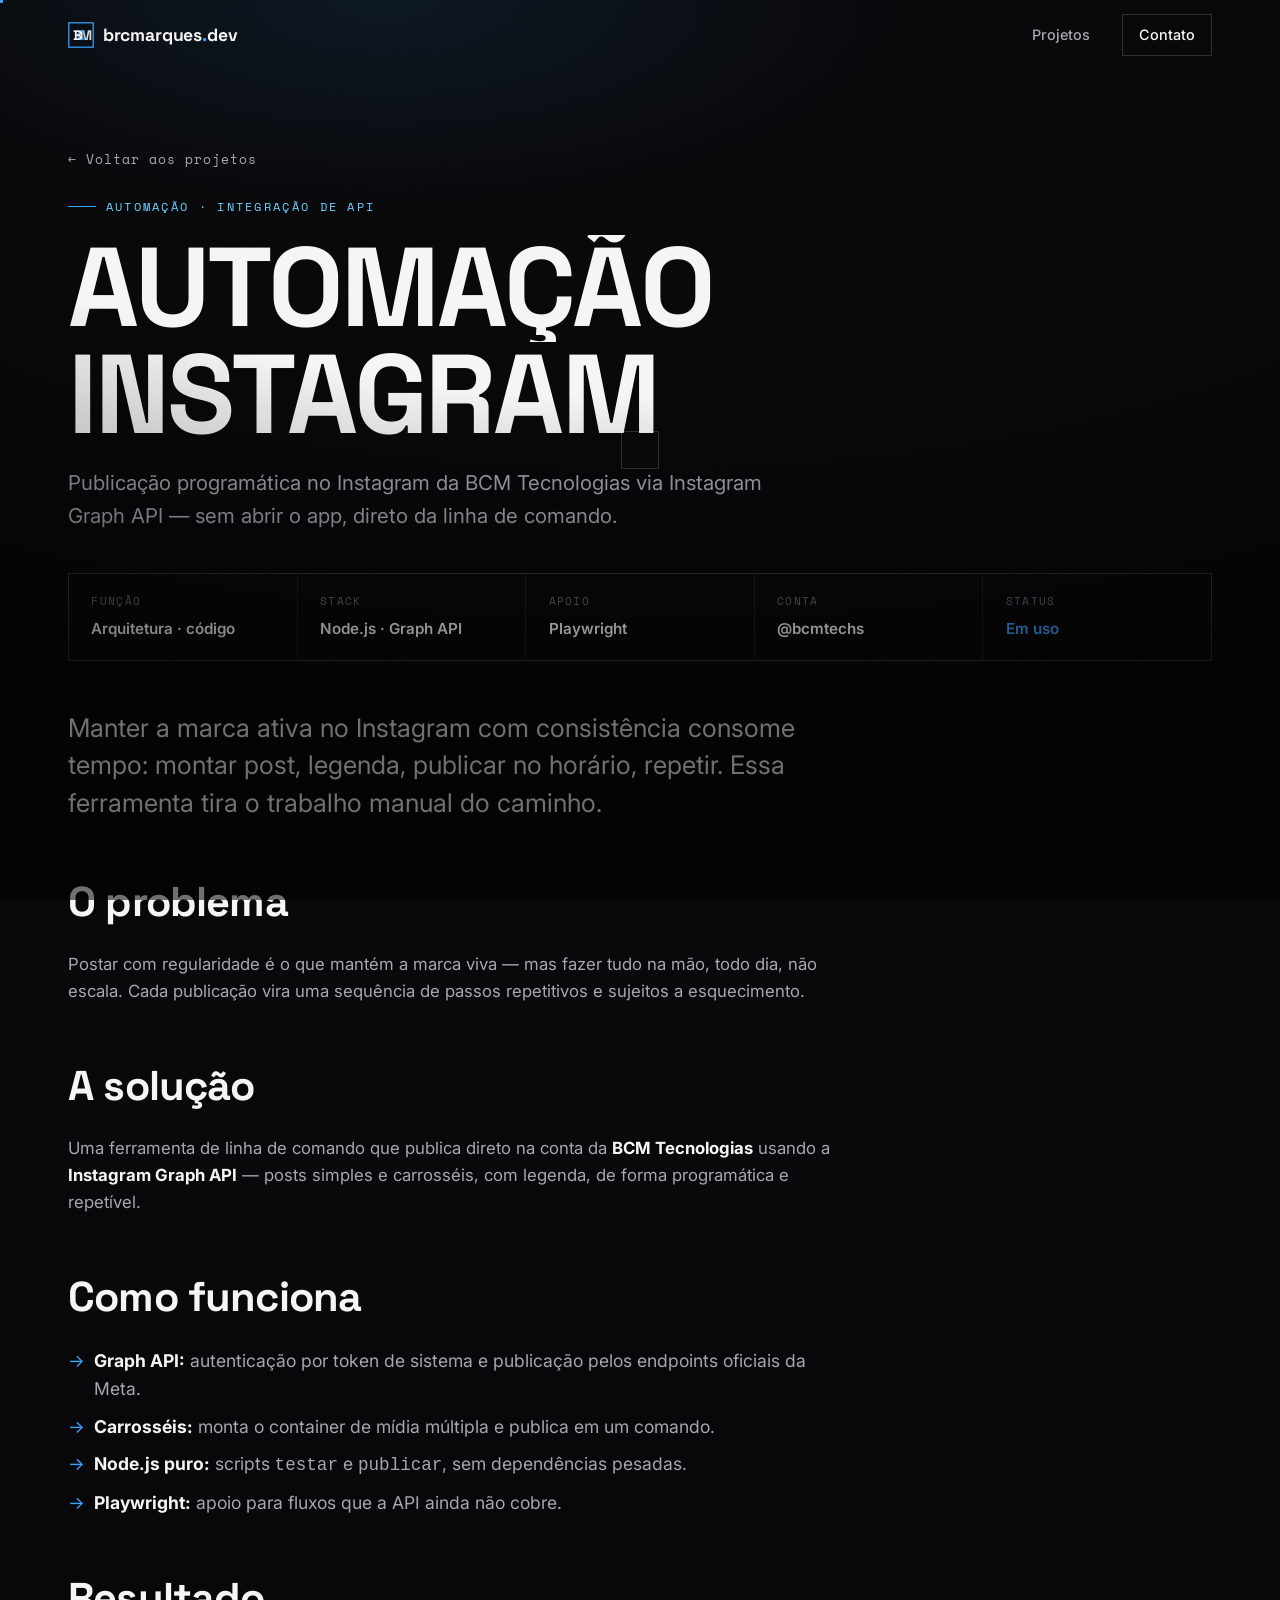
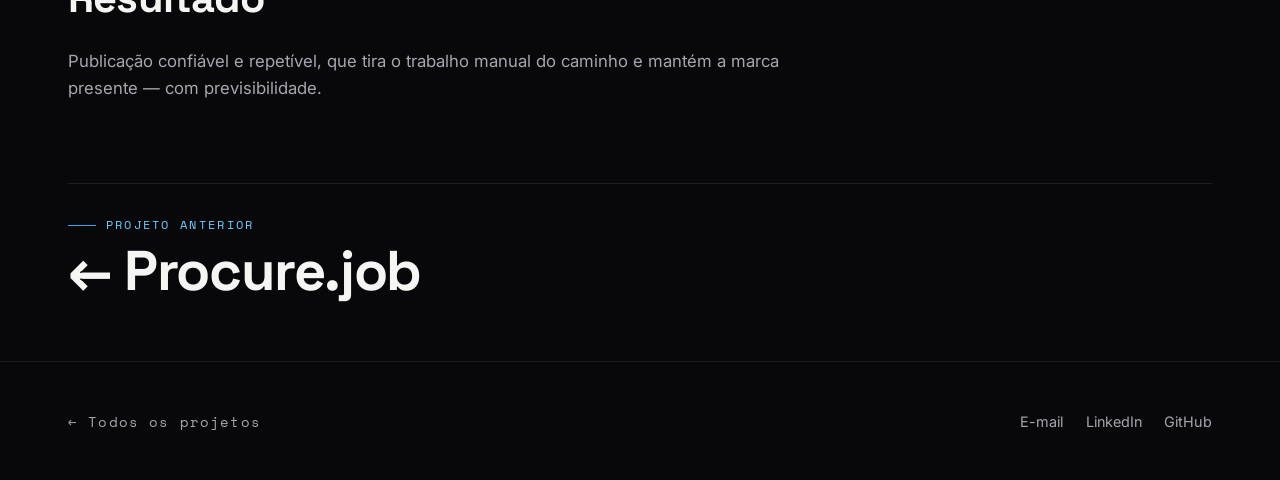
==== commit 6d15ebaa: "logo: monograma BCM (sobreposto) no lugar do R, em todas as paginas + favicon Corrige o glifo errado" ====
--- a/projects/bcm-instagram.html
+++ b/projects/bcm-instagram.html
@@ -24,7 +24,11 @@
       <a href="../index.html" class="brand">
         <svg class="mark" viewBox="0 0 32 32" fill="none" aria-hidden="true">
           <rect x="1" y="1" width="30" height="30" stroke="#3ba2ff" stroke-width="1.5"/>
-          <path d="M9 23V9h7a4 4 0 0 1 0 8H9m7 0 5 6" stroke="#f5f5f4" stroke-width="2.2" stroke-linecap="square"/>
+          <g font-family="'Space Grotesk', system-ui, Arial, sans-serif" font-weight="700" font-size="17" text-anchor="middle">
+            <text x="22" y="22" fill="#f5f5f4" opacity="0.9">M</text>
+            <text x="16.5" y="22" fill="#3ba2ff" opacity="0.92">C</text>
+            <text x="11" y="22" fill="#f5f5f4">B</text>
+          </g>
         </svg>
         <span>brcmarques<b>.</b>dev</span>
       </a>
--- a/assets/css/style.css
+++ b/assets/css/style.css
@@ -156,7 +156,7 @@
 .hero h1 .outline { color: transparent; -webkit-text-stroke: 1.5px var(--ink-faint); }
 .lead { font-size: clamp(1.05rem, 1.6vw, 1.4rem); max-width: 50ch; color: var(--ink-dim); }
 .hero-actions { display: flex; flex-wrap: wrap; gap: 0.9rem; margin-top: 2.4rem; }
-.hero-meta { position: absolute; bottom: 2rem; left: 0; right: 0; z-index: 2; }
+.hero-meta { position: absolute; bottom: 2rem; left: 0; right: 0; z-index: 2; pointer-events: none; }
 .hero-meta .wrap { display: flex; justify-content: space-between; align-items: end; gap: 1rem; flex-wrap: wrap; }
 .hero-meta .item { font-family: var(--font-mono); font-size: 0.74rem; color: var(--ink-faint); letter-spacing: 0.08em; }
 .hero-meta .item b { display: block; color: var(--ink); font-size: 0.95rem; margin-top: 0.2rem; font-family: var(--font-sans); }
@@ -355,6 +355,36 @@
 .center { text-align: center; }
 .no-scroll { overflow: hidden; }
 
+/* =========================================================
+   RESPONSIVE POLISH — telas pequenas / tablets
+   ========================================================= */
+
+/* Hero: vira coluna natural no mobile — sem hero-meta absoluto sobrepondo o texto */
+@media (max-width: 600px) {
+  .hero { min-height: auto; padding: 6.5rem 0 3rem; flex-direction: column; align-items: stretch; }
+  .hero-meta { position: static; margin-top: 2.4rem; }
+  .hero-meta .wrap { padding-inline: 0; }
+  .scroll-hint { display: none; }
+}
+
+/* Nav: em telas minúsculas, deixa só a logo + CTA "Contato" (Projetos fica a um scroll) */
+@media (max-width: 480px) {
+  .brand { font-size: 1rem; gap: 0.45rem; }
+  .brand .mark { width: 23px; height: 23px; }
+  .nav-links a:not(.nav-cta) { display: none; }
+  .nav-cta { padding: 0.5rem 0.95rem !important; }
+}
+
+/* Capacidades: 2 colunas no tablet (3 ficava apertado a ~768) */
+@media (min-width: 760px) and (max-width: 919px) {
+  .caps { grid-template-columns: 1fr 1fr; }
+}
+
+/* Case: meta em 1 coluna em telas minúsculas */
+@media (max-width: 430px) {
+  .case-meta { grid-template-columns: 1fr; }
+}
+
 /* ---------- REDUCED MOTION ---------- */
 @media (prefers-reduced-motion: reduce) {
   *, *::before, *::after { animation-duration: 0.001ms !important; animation-iteration-count: 1 !important; transition-duration: 0.001ms !important; }
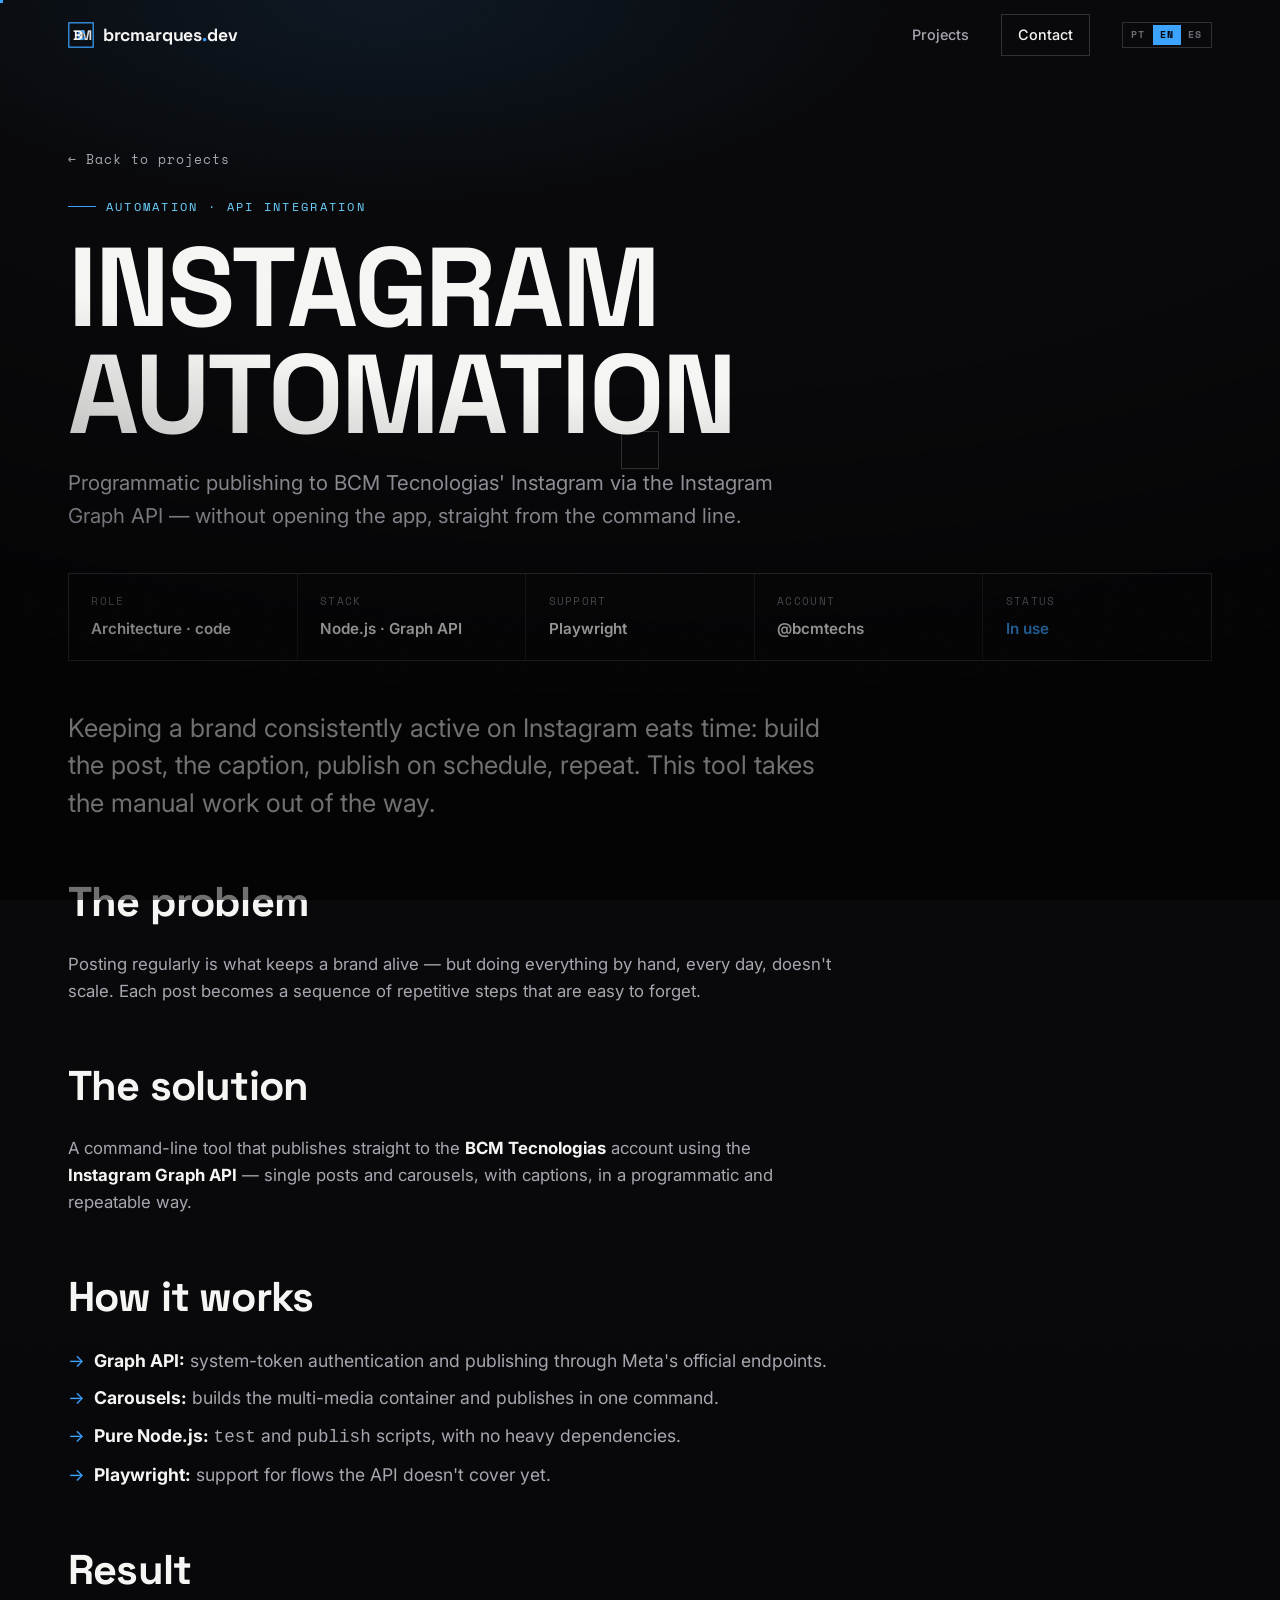
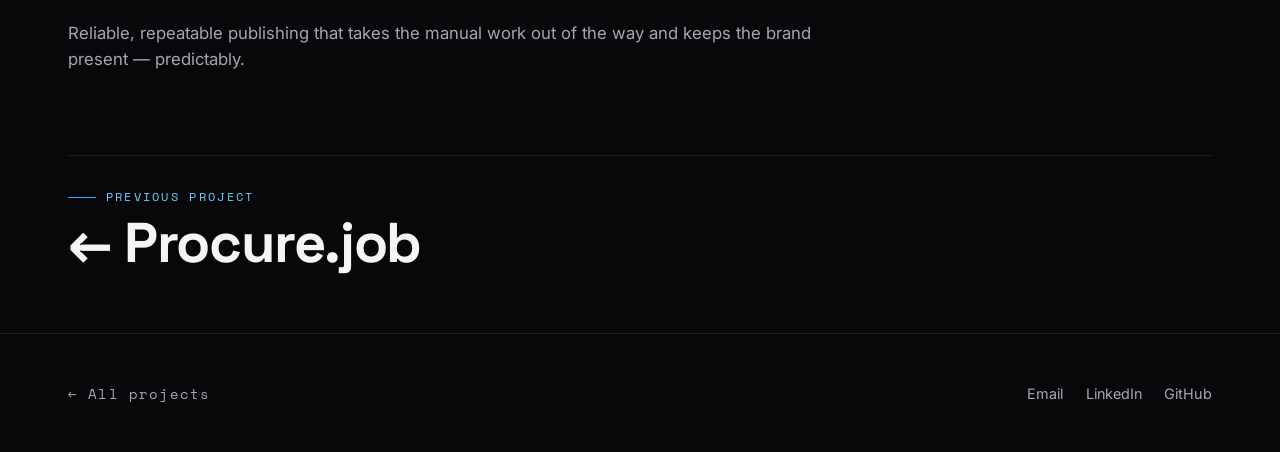
==== commit e4ba9816: "i18n: portfolio trilingue (PT/EN/ES) com seletor na nav - Motor i18n vanilla (data-i18n + dicionario" ====
--- a/projects/bcm-instagram.html
+++ b/projects/bcm-instagram.html
@@ -3,8 +3,8 @@
 <head>
   <meta charset="UTF-8" />
   <meta name="viewport" content="width=device-width, initial-scale=1, viewport-fit=cover" />
-  <title>Automação Instagram — Case · Bruno Marques</title>
-  <meta name="description" content="Publicação programática no Instagram via Graph API. Case de automação por Bruno Marques." />
+  <title data-i18n="ig_title">Automação Instagram — Case · Bruno Marques</title>
+  <meta name="description" data-i18n="ig_desc" content="Publicação programática no Instagram via Graph API. Case de automação por Bruno Marques." />
   <meta name="theme-color" content="#08080a" />
   <link rel="icon" href="../assets/favicon.svg" type="image/svg+xml" />
   <link rel="preconnect" href="https://fonts.googleapis.com" />
@@ -33,71 +33,78 @@
         <span>brcmarques<b>.</b>dev</span>
       </a>
       <div class="nav-links">
-        <a href="../index.html#projetos">Projetos</a>
-        <a href="../index.html#contato" class="nav-cta" data-magnetic="0.25">Contato</a>
+        <a href="../index.html#projetos" data-i18n="nav_projects">Projetos</a>
+        <a href="../index.html#contato" class="nav-cta" data-magnetic="0.25" data-i18n="nav_contact">Contato</a>
+        <div class="lang" role="group" aria-label="Idioma / Language / Idioma">
+          <button type="button" data-lang="pt">PT</button>
+          <button type="button" data-lang="en">EN</button>
+          <button type="button" data-lang="es">ES</button>
+        </div>
       </div>
     </div>
   </nav>
 
   <header class="case-hero">
     <div class="wrap">
-      <a href="../index.html#projetos" class="back">← Voltar aos projetos</a>
-      <span class="eyebrow r" style="display:flex;margin-top:1.6rem;">Automação · Integração de API</span>
-      <h1 class="display" data-split>Automação<br>Instagram</h1>
-      <p class="lead r d2" style="max-width:56ch;">Publicação programática no Instagram da BCM Tecnologias via Instagram Graph API — sem abrir o app, direto da linha de comando.</p>
+      <a href="../index.html#projetos" class="back" data-i18n="back_projects">← Voltar aos projetos</a>
+      <span class="eyebrow r" style="display:flex;margin-top:1.6rem;" data-i18n="ig_eyebrow">Automação · Integração de API</span>
+      <h1 class="display" data-split data-i18n="ig_h1">Automação<br>Instagram</h1>
+      <p class="lead r d2" style="max-width:56ch;" data-i18n="ig_lead">Publicação programática no Instagram da BCM Tecnologias via Instagram Graph API — sem abrir o app, direto da linha de comando.</p>
 
       <div class="case-meta r d3">
-        <div class="item"><div class="k">Função</div><div class="v">Arquitetura · código</div></div>
+        <div class="item"><div class="k" data-i18n="m_role">Função</div><div class="v" data-i18n="ig_m_role_v">Arquitetura · código</div></div>
         <div class="item"><div class="k">Stack</div><div class="v">Node.js · Graph API</div></div>
-        <div class="item"><div class="k">Apoio</div><div class="v">Playwright</div></div>
-        <div class="item"><div class="k">Conta</div><div class="v">@bcmtechs</div></div>
-        <div class="item"><div class="k">Status</div><div class="v" style="color:var(--accent)">Em uso</div></div>
+        <div class="item"><div class="k" data-i18n="m_support">Apoio</div><div class="v">Playwright</div></div>
+        <div class="item"><div class="k" data-i18n="m_account">Conta</div><div class="v">@bcmtechs</div></div>
+        <div class="item"><div class="k" data-i18n="m_status">Status</div><div class="v" style="color:var(--accent)" data-i18n="v_inuse">Em uso</div></div>
       </div>
     </div>
   </header>
 
   <main class="wrap">
     <div class="prose">
-      <p class="big r">Manter a marca ativa no Instagram com consistência consome tempo: montar post, legenda, publicar no horário, repetir. Essa ferramenta tira o trabalho manual do caminho.</p>
+      <p class="big r" data-i18n="ig_big">Manter a marca ativa no Instagram com consistência consome tempo: montar post, legenda, publicar no horário, repetir. Essa ferramenta tira o trabalho manual do caminho.</p>
 
-      <h2 class="r">O problema</h2>
-      <p class="r">Postar com regularidade é o que mantém a marca viva — mas fazer tudo na mão, todo dia, não escala. Cada publicação vira uma sequência de passos repetitivos e sujeitos a esquecimento.</p>
+      <h2 class="r" data-i18n="h2_problem">O problema</h2>
+      <p class="r" data-i18n="ig_problem">Postar com regularidade é o que mantém a marca viva — mas fazer tudo na mão, todo dia, não escala. Cada publicação vira uma sequência de passos repetitivos e sujeitos a esquecimento.</p>
 
-      <h2 class="r">A solução</h2>
-      <p class="r">Uma ferramenta de linha de comando que publica direto na conta da <strong>BCM Tecnologias</strong> usando a <strong>Instagram Graph API</strong> — posts simples e carrosséis, com legenda, de forma programática e repetível.</p>
+      <h2 class="r" data-i18n="h2_solution">A solução</h2>
+      <p class="r" data-i18n="ig_solution">Uma ferramenta de linha de comando que publica direto na conta da <strong>BCM Tecnologias</strong> usando a <strong>Instagram Graph API</strong> — posts simples e carrosséis, com legenda, de forma programática e repetível.</p>
 
-      <h2 class="r">Como funciona</h2>
+      <h2 class="r" data-i18n="h2_how">Como funciona</h2>
       <ul class="r">
-        <li><strong>Graph API:</strong> autenticação por token de sistema e publicação pelos endpoints oficiais da Meta.</li>
-        <li><strong>Carrosséis:</strong> monta o container de mídia múltipla e publica em um comando.</li>
-        <li><strong>Node.js puro:</strong> scripts <code>testar</code> e <code>publicar</code>, sem dependências pesadas.</li>
-        <li><strong>Playwright:</strong> apoio para fluxos que a API ainda não cobre.</li>
+        <li data-i18n="ig_how1"><strong>Graph API:</strong> autenticação por token de sistema e publicação pelos endpoints oficiais da Meta.</li>
+        <li data-i18n="ig_how2"><strong>Carrosséis:</strong> monta o container de mídia múltipla e publica em um comando.</li>
+        <li data-i18n="ig_how3"><strong>Node.js puro:</strong> scripts <code>testar</code> e <code>publicar</code>, sem dependências pesadas.</li>
+        <li data-i18n="ig_how4"><strong>Playwright:</strong> apoio para fluxos que a API ainda não cobre.</li>
       </ul>
 
-      <h2 class="r">Resultado</h2>
-      <p class="r">Publicação confiável e repetível, que tira o trabalho manual do caminho e mantém a marca presente — com previsibilidade.</p>
+      <h2 class="r" data-i18n="h2_result">Resultado</h2>
+      <p class="r" data-i18n="ig_result">Publicação confiável e repetível, que tira o trabalho manual do caminho e mantém a marca presente — com previsibilidade.</p>
     </div>
 
     <div class="spacer"></div>
     <div class="divider"></div>
     <div class="spacer-sm"></div>
     <a href="procure-job.html" class="prose r" style="display:block;text-decoration:none;">
-      <span class="eyebrow" style="display:flex;">Projeto anterior</span>
+      <span class="eyebrow" style="display:flex;" data-i18n="prev_project">Projeto anterior</span>
       <span class="display" style="font-size:clamp(2rem,6vw,3.5rem);display:block;margin-top:0.6rem;">← Procure.job</span>
     </a>
   </main>
 
   <footer class="footer" style="margin-top:4rem;">
     <div class="wrap">
-      <a href="../index.html#projetos" class="back">← Todos os projetos</a>
+      <a href="../index.html#projetos" class="back" data-i18n="foot_all_projects">← Todos os projetos</a>
       <div class="links">
-        <a href="mailto:bruno@bcmtechdev.com.br">E-mail</a>
+        <a href="mailto:bruno@bcmtechdev.com.br" data-i18n="foot_email">E-mail</a>
         <a href="https://www.linkedin.com/in/bruno-marques-2516ab214" target="_blank" rel="noopener">LinkedIn</a>
         <a href="https://github.com/brcmarques-tech" target="_blank" rel="noopener">GitHub</a>
       </div>
     </div>
   </footer>
 
+  <script src="../assets/js/i18n-dict.js"></script>
+  <script src="../assets/js/i18n.js"></script>
   <script src="../assets/js/lenis.min.js"></script>
   <script src="../assets/js/main.js"></script>
 </body>
--- a/assets/css/style.css
+++ b/assets/css/style.css
@@ -129,7 +129,15 @@
 .nav-links a:hover { color: var(--ink); } .nav-links a:hover::after { width: 100%; }
 .nav-cta { border: 1px solid var(--line-2); padding: 0.5rem 1rem !important; color: var(--ink) !important; }
 .nav-cta:hover { background: var(--ink); color: var(--bg) !important; }
-@media (max-width: 600px) { .nav-links a.hide-sm { display: none; } }
+/* language switcher */
+.lang { display: inline-flex; gap: 1px; border: 1px solid var(--line-2); padding: 2px; align-self: center; }
+.lang button { font-family: var(--font-mono); font-size: 0.64rem; letter-spacing: 0.1em; font-weight: 700;
+  padding: 0.3rem 0.42rem; color: var(--ink-faint); background: transparent; border: 0; cursor: pointer;
+  text-transform: uppercase; line-height: 1; transition: color .2s var(--ease), background .2s var(--ease); }
+.lang button:hover { color: var(--ink); }
+.lang button[aria-current="true"] { color: #04040a; background: var(--accent); }
+body.has-cursor .lang button { cursor: none; }
+@media (max-width: 600px) { .nav-links a.hide-sm { display: none; } .nav-links { gap: 0.85rem; } }
 
 /* ---------- BUTTONS ---------- */
 .btn { position: relative; display: inline-flex; align-items: center; gap: 0.6rem;
@@ -145,8 +153,9 @@
 .btn .ar { transition: transform .3s var(--ease); } .btn:hover .ar { transform: translate(4px,-4px); }
 
 /* ---------- HERO ---------- */
-.hero { position: relative; min-height: 100svh; display: flex; align-items: center;
-  padding: 8rem 0 4rem; overflow: hidden; }
+.hero { position: relative; min-height: 100svh; display: flex; flex-direction: column;
+  padding: 8rem 0 2rem; overflow: hidden; }
+.hero > .wrap { margin-block: auto; }
 #hero-canvas { position: absolute; inset: 0; z-index: 0; opacity: 0.9; }
 .hero::after { content: ""; position: absolute; inset: 0; z-index: 1; pointer-events: none;
   background: radial-gradient(80% 60% at 70% 30%, rgba(59,162,255,0.10), transparent 60%); }
@@ -156,7 +165,7 @@
 .hero h1 .outline { color: transparent; -webkit-text-stroke: 1.5px var(--ink-faint); }
 .lead { font-size: clamp(1.05rem, 1.6vw, 1.4rem); max-width: 50ch; color: var(--ink-dim); }
 .hero-actions { display: flex; flex-wrap: wrap; gap: 0.9rem; margin-top: 2.4rem; }
-.hero-meta { position: absolute; bottom: 2rem; left: 0; right: 0; z-index: 2; pointer-events: none; }
+.hero-meta { position: static; margin-top: 1.6rem; z-index: 2; }
 .hero-meta .wrap { display: flex; justify-content: space-between; align-items: end; gap: 1rem; flex-wrap: wrap; }
 .hero-meta .item { font-family: var(--font-mono); font-size: 0.74rem; color: var(--ink-faint); letter-spacing: 0.08em; }
 .hero-meta .item b { display: block; color: var(--ink); font-size: 0.95rem; margin-top: 0.2rem; font-family: var(--font-sans); }
@@ -215,10 +224,10 @@
 .stat .lbl { font-family: var(--font-mono); font-size: 0.74rem; letter-spacing: 0.1em; text-transform: uppercase; color: var(--ink-dim); margin-top: 0.7rem; }
 
 /* ---------- FEATURED PROJECT ---------- */
-.featured { border: 1px solid var(--line); background: linear-gradient(180deg, var(--surface), var(--bg-2)); overflow: hidden; }
-.featured .inner { display: grid; grid-template-columns: 1fr; }
-@media (min-width: 920px) { .featured .inner { grid-template-columns: 0.85fr 1.15fr; } }
-.featured .copy { padding: clamp(1.8rem,4vw,3.4rem); display: flex; flex-direction: column; gap: 1.2rem; justify-content: center; }
+.featured { overflow: visible; }
+.featured .inner { display: grid; grid-template-columns: 1fr; gap: clamp(1.5rem, 3vw, 2.5rem); }
+@media (min-width: 920px) { .featured .inner { grid-template-columns: 0.82fr 1.18fr; align-items: center; } }
+.featured .copy { padding: 0; display: flex; flex-direction: column; gap: 1.2rem; justify-content: center; }
 .featured h3 { font-family: var(--font-disp); font-weight: 700; font-size: clamp(2rem,5vw,3.4rem); letter-spacing: -0.02em; line-height: 1; }
 .featured .shot-wrap { position: relative; border-left: 1px solid var(--line); min-height: 320px; overflow: hidden; background: #000; }
 .featured .shot-wrap img { width: 100%; height: 100%; object-fit: cover; object-position: top center;
@@ -255,7 +264,10 @@
 .cap { background: var(--bg); padding: clamp(1.6rem,4vw,2.4rem); display: flex; flex-direction: column; gap: 0.9rem;
   transition: background .4s; }
 .cap:hover { background: var(--surface); }
-.cap .ic { font-size: 1.6rem; }
+.cap .ic { width: 46px; height: 46px; display: inline-flex; align-items: center; justify-content: center;
+  border: 1px solid var(--line); color: var(--accent); transition: border-color .4s var(--ease), background .4s; }
+.cap .ic svg { width: 24px; height: 24px; stroke: currentColor; fill: none; stroke-width: 1.6; stroke-linecap: round; stroke-linejoin: round; }
+.cap:hover .ic { border-color: var(--accent); background: rgba(59,162,255,0.07); }
 .cap h4 { font-family: var(--font-disp); font-weight: 700; font-size: 1.2rem; }
 .cap p { color: var(--ink-dim); font-size: 0.92rem; }
 .cap ul { list-style: none; display: flex; flex-wrap: wrap; gap: 0.4rem; margin-top: 0.3rem; }
@@ -385,6 +397,46 @@
   .case-meta { grid-template-columns: 1fr; }
 }
 
+/* ---------- DESTAQUE: telas flutuando livres (desktop) / carrossel (mobile) ---------- */
+.feat-gallery { position: relative; min-height: clamp(400px, 44vw, 520px); }
+.fcard { position: absolute; margin: 0; overflow: hidden; background: #000;
+  border: 1px solid var(--line-2); box-shadow: 0 22px 52px rgba(0,0,0,0.6);
+  transition: transform .45s var(--ease), box-shadow .45s var(--ease), border-color .3s;
+  animation: floatY var(--dur, 7s) ease-in-out infinite; will-change: transform; }
+.fcard img { width: 100%; height: 100%; object-fit: cover; display: block; }
+.fcard.web { aspect-ratio: 16 / 10; }  .fcard.web img { object-position: top left; }
+.fcard.phone { aspect-ratio: 9 / 19; } .fcard.phone img { object-position: top center; }
+@keyframes floatY {
+  0%, 100% { transform: translateY(0) rotate(var(--rot)); }
+  50% { transform: translateY(-15px) rotate(calc(var(--rot) + 0.8deg)); }
+}
+/* posições + ritmo de flutuação (cada uma diferente = movimento orgânico) */
+.c1 { width: 57%; top: 6%;  left: 1%;  z-index: 2; --rot: -2deg; --dur: 7s;   animation-delay: -0.5s; }
+.c2 { width: 21%; max-width: 124px; bottom: 8%; left: 21%; z-index: 5; --rot: 2deg;  --dur: 5.5s; animation-delay: -2s; }
+.c3 { width: 48%; right: 2%; bottom: 7%; z-index: 3; --rot: 2deg;  --dur: 8s;   animation-delay: -3.5s; }
+.c4 { width: 19%; max-width: 112px; top: 9%; right: 8%; z-index: 4; --rot: -3deg; --dur: 6s;   animation-delay: -1s; }
+/* hover: avança — cresce, endireita, vem pra frente e pausa o float */
+@media (hover: hover) {
+  .fcard:hover { animation-play-state: paused; transform: scale(1.14) rotate(0deg) !important;
+    box-shadow: 0 40px 90px rgba(0,0,0,0.8); border-color: var(--accent); z-index: 9; }
+}
+.feat-swipe { display: none; }
+
+/* tablet/celular: vira carrossel deslizável com snap (sem flutuar) */
+@media (max-width: 919px) {
+  .feat-gallery { display: flex; gap: 0.9rem; min-height: 0; overflow-x: auto;
+    scroll-snap-type: x mandatory; -webkit-overflow-scrolling: touch;
+    padding: 0.4rem 0 0.3rem; scrollbar-width: none; }
+  .feat-gallery::-webkit-scrollbar { display: none; }
+  .fcard { position: static; flex: 0 0 auto; transform: none; animation: none;
+    scroll-snap-align: center; box-shadow: 0 16px 38px rgba(0,0,0,0.5); }
+  .fcard.web { width: min(86%, 470px); }
+  .fcard.phone { width: min(52%, 240px); max-width: none; }
+  .feat-swipe { display: block; position: absolute; top: -1.4rem; right: 0.2rem; z-index: 6;
+    font-family: var(--font-mono); font-size: 0.62rem; letter-spacing: 0.14em;
+    text-transform: uppercase; color: var(--ink-faint); pointer-events: none; }
+}
+
 /* ---------- REDUCED MOTION ---------- */
 @media (prefers-reduced-motion: reduce) {
   *, *::before, *::after { animation-duration: 0.001ms !important; animation-iteration-count: 1 !important; transition-duration: 0.001ms !important; }
